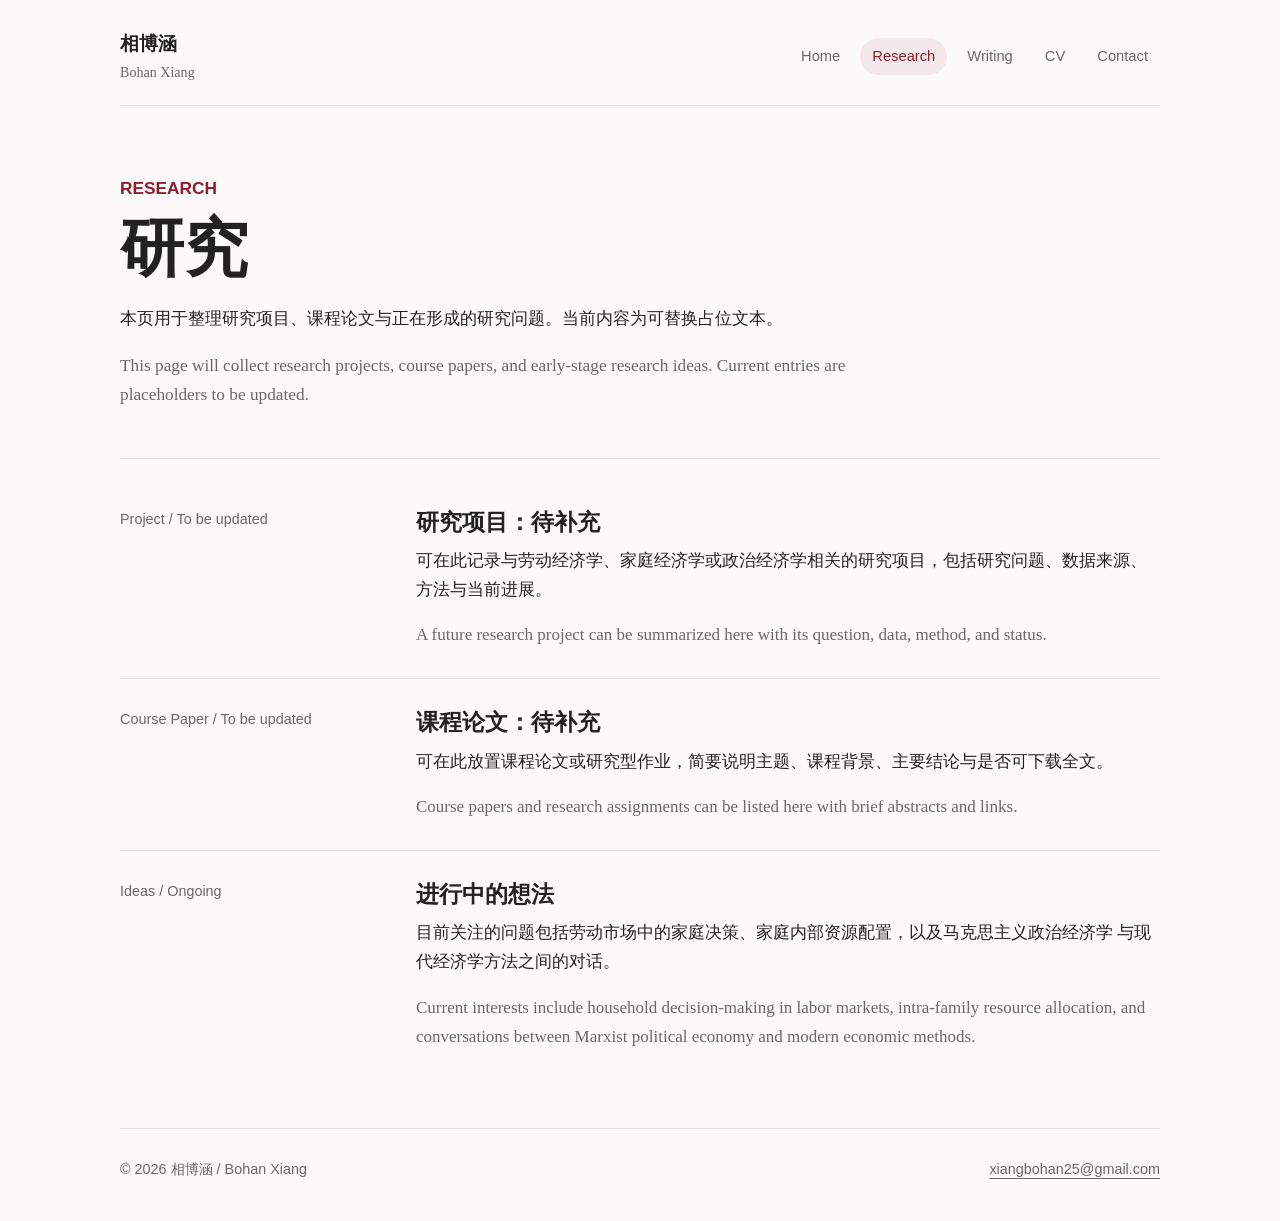
==== research.html @ b8d1554a "Add files via upload" ====
<!DOCTYPE html>
<html lang="zh-CN">
<head>
  <meta charset="utf-8">
  <meta name="viewport" content="width=device-width, initial-scale=1">
  <meta name="description" content="相博涵的研究兴趣、课程论文与研究项目。">
  <title>Research | 相博涵</title>
  <link rel="stylesheet" href="style.css">
</head>
<body>
  <header class="site-header">
    <a class="brand" href="index.html">
      <span class="brand-cn">相博涵</span>
      <span class="brand-en">Bohan Xiang</span>
    </a>
    <nav class="site-nav" aria-label="Primary navigation">
      <a href="index.html">Home</a>
      <a class="active" href="research.html">Research</a>
      <a href="writing.html">Writing</a>
      <a href="cv.html">CV</a>
      <a href="contact.html">Contact</a>
    </nav>
  </header>

  <main>
    <section class="page-title section">
      <p class="eyebrow">Research</p>
      <h1>研究</h1>
      <p>
        本页用于整理研究项目、课程论文与正在形成的研究问题。当前内容为可替换占位文本。
      </p>
      <p class="en">
        This page will collect research projects, course papers, and early-stage research ideas.
        Current entries are placeholders to be updated.
      </p>
    </section>

    <section class="section item-list">
      <article class="item">
        <div class="item-meta">Project / To be updated</div>
        <div class="item-body">
          <h2>研究项目：待补充</h2>
          <p>
            可在此记录与劳动经济学、家庭经济学或政治经济学相关的研究项目，包括研究问题、数据来源、
            方法与当前进展。
          </p>
          <p class="en">
            A future research project can be summarized here with its question, data, method, and status.
          </p>
        </div>
      </article>

      <article class="item">
        <div class="item-meta">Course Paper / To be updated</div>
        <div class="item-body">
          <h2>课程论文：待补充</h2>
          <p>
            可在此放置课程论文或研究型作业，简要说明主题、课程背景、主要结论与是否可下载全文。
          </p>
          <p class="en">
            Course papers and research assignments can be listed here with brief abstracts and links.
          </p>
        </div>
      </article>

      <article class="item">
        <div class="item-meta">Ideas / Ongoing</div>
        <div class="item-body">
          <h2>进行中的想法</h2>
          <p>
            目前关注的问题包括劳动市场中的家庭决策、家庭内部资源配置，以及马克思主义政治经济学
            与现代经济学方法之间的对话。
          </p>
          <p class="en">
            Current interests include household decision-making in labor markets, intra-family resource
            allocation, and conversations between Marxist political economy and modern economic methods.
          </p>
        </div>
      </article>
    </section>
  </main>

  <footer class="site-footer">
    <span>© 2026 相博涵 / Bohan Xiang</span>
    <a href="mailto:xiangbohan25@gmail.com">xiangbohan25@gmail.com</a>
  </footer>
</body>
</html>
---- style.css ----
:root {
  --bg: #fbfaf8;
  --paper: #ffffff;
  --ink: #222222;
  --muted: #686868;
  --line: #e8e1dc;
  --accent: #8f1d2c;
  --accent-soft: #f4e9e9;
  --max-width: 1040px;
}

* {
  box-sizing: border-box;
}

body {
  margin: 0;
  background: var(--bg);
  color: var(--ink);
  font-family: Georgia, "Times New Roman", "Noto Serif SC", "Songti SC", serif;
  font-size: 17px;
  line-height: 1.7;
}

a {
  color: inherit;
  text-decoration: none;
}

code {
  border: 1px solid var(--line);
  border-radius: 4px;
  background: var(--paper);
  padding: 0.05rem 0.3rem;
  font-family: "SFMono-Regular", Consolas, monospace;
  font-size: 0.9em;
}

.site-header {
  width: min(var(--max-width), calc(100% - 32px));
  margin: 0 auto;
  padding: 28px 0 20px;
  display: flex;
  align-items: center;
  justify-content: space-between;
  gap: 24px;
  border-bottom: 1px solid var(--line);
}

.brand {
  display: grid;
  gap: 0;
}

.brand-cn {
  font-size: 1.2rem;
  font-weight: 700;
}

.brand-en {
  color: var(--muted);
  font-size: 0.88rem;
  letter-spacing: 0;
}

.site-nav {
  display: flex;
  flex-wrap: wrap;
  align-items: center;
  justify-content: flex-end;
  gap: 8px;
  font-family: Arial, "Noto Sans SC", sans-serif;
  font-size: 0.92rem;
}

.site-nav a {
  border-radius: 999px;
  color: var(--muted);
  padding: 6px 12px;
}

.site-nav a:hover,
.site-nav a.active {
  background: var(--accent-soft);
  color: var(--accent);
}

main {
  width: min(var(--max-width), calc(100% - 32px));
  margin: 0 auto;
}

.section {
  padding: 48px 0;
  border-bottom: 1px solid var(--line);
}

.hero {
  padding-top: 76px;
  padding-bottom: 64px;
}

.hero-kicker,
.eyebrow {
  color: var(--accent);
  font-family: Arial, "Noto Sans SC", sans-serif;
  font-size: 0.82rem;
  font-weight: 700;
  letter-spacing: 0;
  margin: 0 0 12px;
  text-transform: uppercase;
}

h1,
h2,
h3,
p {
  margin-top: 0;
}

h1 {
  font-size: clamp(2.6rem, 7vw, 5.4rem);
  line-height: 1.05;
  margin-bottom: 22px;
  max-width: 900px;
}

h1 span {
  color: var(--muted);
  display: block;
  font-size: 0.45em;
  font-weight: 400;
  margin-top: 10px;
}

h2 {
  font-size: 1.45rem;
  line-height: 1.3;
  margin-bottom: 12px;
}

.hero-lede,
.page-title p {
  max-width: 760px;
  font-size: 1.08rem;
}

.en {
  color: var(--muted);
}

.hero-actions {
  display: flex;
  flex-wrap: wrap;
  gap: 12px;
  margin-top: 30px;
}

.button {
  align-items: center;
  border: 1px solid var(--line);
  border-radius: 6px;
  display: inline-flex;
  font-family: Arial, "Noto Sans SC", sans-serif;
  font-size: 0.95rem;
  min-height: 42px;
  padding: 9px 16px;
}

.button.primary {
  background: var(--accent);
  border-color: var(--accent);
  color: #ffffff;
}

.button.secondary {
  background: var(--paper);
  color: var(--ink);
}

.button:hover {
  transform: translateY(-1px);
}

.two-column {
  display: grid;
  grid-template-columns: minmax(180px, 280px) 1fr;
  gap: 44px;
}

.tag-list {
  display: flex;
  flex-wrap: wrap;
  gap: 10px;
}

.tag-list span {
  background: var(--paper);
  border: 1px solid var(--line);
  border-radius: 999px;
  color: var(--ink);
  font-family: Arial, "Noto Sans SC", sans-serif;
  font-size: 0.92rem;
  padding: 6px 12px;
}

.prose p:last-child,
.page-title p:last-child,
.item-body p:last-child,
.cv-section p:last-child {
  margin-bottom: 0;
}

.section-heading {
  margin-bottom: 24px;
}

.link-grid {
  display: grid;
  grid-template-columns: repeat(4, 1fr);
  gap: 14px;
}

.link-card {
  background: var(--paper);
  border: 1px solid var(--line);
  border-radius: 8px;
  min-height: 150px;
  padding: 20px;
}

.link-card:hover {
  border-color: #d3b4b9;
}

.link-card span {
  color: var(--accent);
  display: block;
  font-family: Arial, "Noto Sans SC", sans-serif;
  font-weight: 700;
  margin-bottom: 12px;
}

.link-card p {
  color: var(--muted);
  font-size: 0.95rem;
  line-height: 1.55;
  margin-bottom: 0;
}

.page-title {
  padding-top: 68px;
}

.page-title h1 {
  font-size: clamp(2.3rem, 5vw, 4rem);
}

.item-list {
  display: grid;
  gap: 0;
}

.item {
  display: grid;
  grid-template-columns: minmax(180px, 260px) 1fr;
  gap: 36px;
  padding: 28px 0;
  border-top: 1px solid var(--line);
}

.item:first-child {
  border-top: 0;
  padding-top: 0;
}

.item-meta {
  color: var(--muted);
  font-family: Arial, "Noto Sans SC", sans-serif;
  font-size: 0.9rem;
}

.item-body h2 {
  margin-bottom: 10px;
}

.cv-grid {
  display: grid;
  gap: 28px;
}

.cv-section {
  background: var(--paper);
  border: 1px solid var(--line);
  border-radius: 8px;
  padding: 24px;
}

.cv-section ul {
  margin: 0;
  padding-left: 1.2rem;
}

.cv-entry {
  display: flex;
  justify-content: space-between;
  gap: 20px;
}

.cv-entry span {
  color: var(--muted);
  font-family: Arial, "Noto Sans SC", sans-serif;
  white-space: nowrap;
}

.contact-panel {
  background: var(--paper);
  border: 1px solid var(--line);
  border-radius: 8px;
  margin-top: 40px;
  padding: 8px 28px;
}

.contact-row {
  display: grid;
  grid-template-columns: 160px 1fr;
  gap: 24px;
  padding: 22px 0;
  border-top: 1px solid var(--line);
}

.contact-row:first-child {
  border-top: 0;
}

.contact-row span {
  color: var(--accent);
  font-family: Arial, "Noto Sans SC", sans-serif;
  font-weight: 700;
}

.contact-row a {
  text-decoration: underline;
  text-decoration-color: #d3b4b9;
  text-underline-offset: 4px;
}

.contact-row p {
  margin-bottom: 0;
}

.site-footer {
  width: min(var(--max-width), calc(100% - 32px));
  margin: 0 auto;
  padding: 28px 0 40px;
  display: flex;
  flex-wrap: wrap;
  justify-content: space-between;
  gap: 12px;
  color: var(--muted);
  font-family: Arial, "Noto Sans SC", sans-serif;
  font-size: 0.9rem;
}

.site-footer a {
  text-decoration: underline;
  text-underline-offset: 4px;
}

@media (max-width: 760px) {
  body {
    font-size: 16px;
  }

  .site-header {
    align-items: flex-start;
    flex-direction: column;
    gap: 16px;
    padding-top: 22px;
  }

  .site-nav {
    justify-content: flex-start;
  }

  .site-nav a {
    padding: 5px 10px;
  }

  .hero {
    padding-top: 52px;
  }

  .section {
    padding: 38px 0;
  }

  .two-column,
  .item,
  .contact-row {
    grid-template-columns: 1fr;
    gap: 14px;
  }

  .link-grid {
    grid-template-columns: 1fr;
  }

  .link-card {
    min-height: auto;
  }

  .cv-entry {
    flex-direction: column;
    gap: 8px;
  }

  .contact-panel {
    padding: 4px 18px;
  }
}

@media (min-width: 761px) and (max-width: 980px) {
  .link-grid {
    grid-template-columns: repeat(2, 1fr);
  }
}
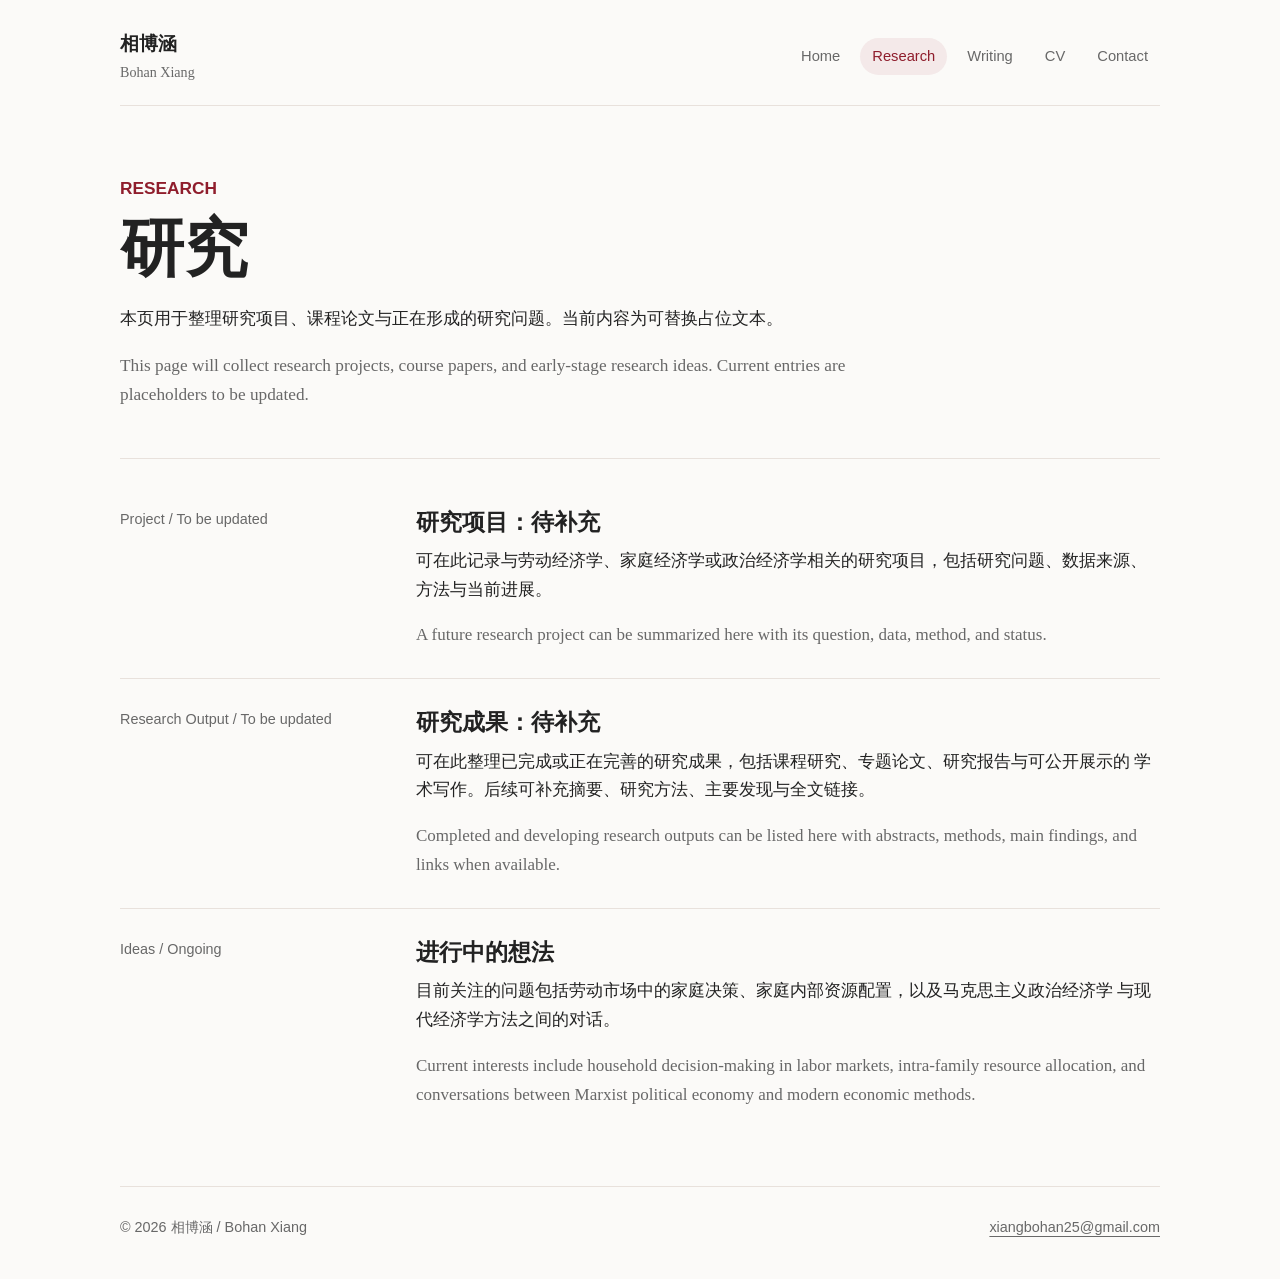
==== commit 8f03f3ce: "Update research outputs section" ====
--- a/research.html
+++ b/research.html
@@ -51,14 +51,16 @@
       </article>
 
       <article class="item">
-        <div class="item-meta">Course Paper / To be updated</div>
+        <div class="item-meta">Research Output / To be updated</div>
         <div class="item-body">
-          <h2>课程论文：待补充</h2>
+          <h2>研究成果：待补充</h2>
           <p>
-            可在此放置课程论文或研究型作业，简要说明主题、课程背景、主要结论与是否可下载全文。
+            可在此整理已完成或正在完善的研究成果，包括课程研究、专题论文、研究报告与可公开展示的
+            学术写作。后续可补充摘要、研究方法、主要发现与全文链接。
           </p>
           <p class="en">
-            Course papers and research assignments can be listed here with brief abstracts and links.
+            Completed and developing research outputs can be listed here with abstracts, methods,
+            main findings, and links when available.
           </p>
         </div>
       </article>
--- a/style.css
+++ b/style.css
@@ -100,6 +100,32 @@
   padding-bottom: 64px;
 }
 
+.hero-layout {
+  max-width: 860px;
+}
+
+.hero-copy {
+  min-width: 0;
+}
+
+.name-lockup {
+  align-items: center;
+  display: flex;
+  gap: 22px;
+  margin-bottom: 22px;
+}
+
+.name-lockup img {
+  flex: 0 0 auto;
+  height: 86px;
+  margin-top: 4px;
+  width: 86px;
+}
+
+.name-lockup h1 {
+  margin-bottom: 0;
+}
+
 .hero-kicker,
 .eyebrow {
   color: var(--accent);
@@ -284,6 +310,29 @@
   margin-bottom: 10px;
 }
 
+.writing-group {
+  padding: 32px 0 18px;
+}
+
+.writing-group:first-child {
+  padding-top: 0;
+}
+
+.text-link {
+  color: var(--accent);
+  display: inline-flex;
+  font-family: Arial, "Noto Sans SC", sans-serif;
+  font-weight: 700;
+  margin-top: 8px;
+  text-decoration: underline;
+  text-decoration-color: #d3b4b9;
+  text-underline-offset: 4px;
+}
+
+.text-link:hover {
+  color: #681522;
+}
+
 .cv-grid {
   display: grid;
   gap: 28px;
@@ -391,6 +440,21 @@
     padding-top: 52px;
   }
 
+  .hero-layout {
+    max-width: none;
+  }
+
+  .name-lockup {
+    align-items: flex-start;
+    gap: 14px;
+  }
+
+  .name-lockup img {
+    height: 58px;
+    margin-top: 3px;
+    width: 58px;
+  }
+
   .section {
     padding: 38px 0;
   }
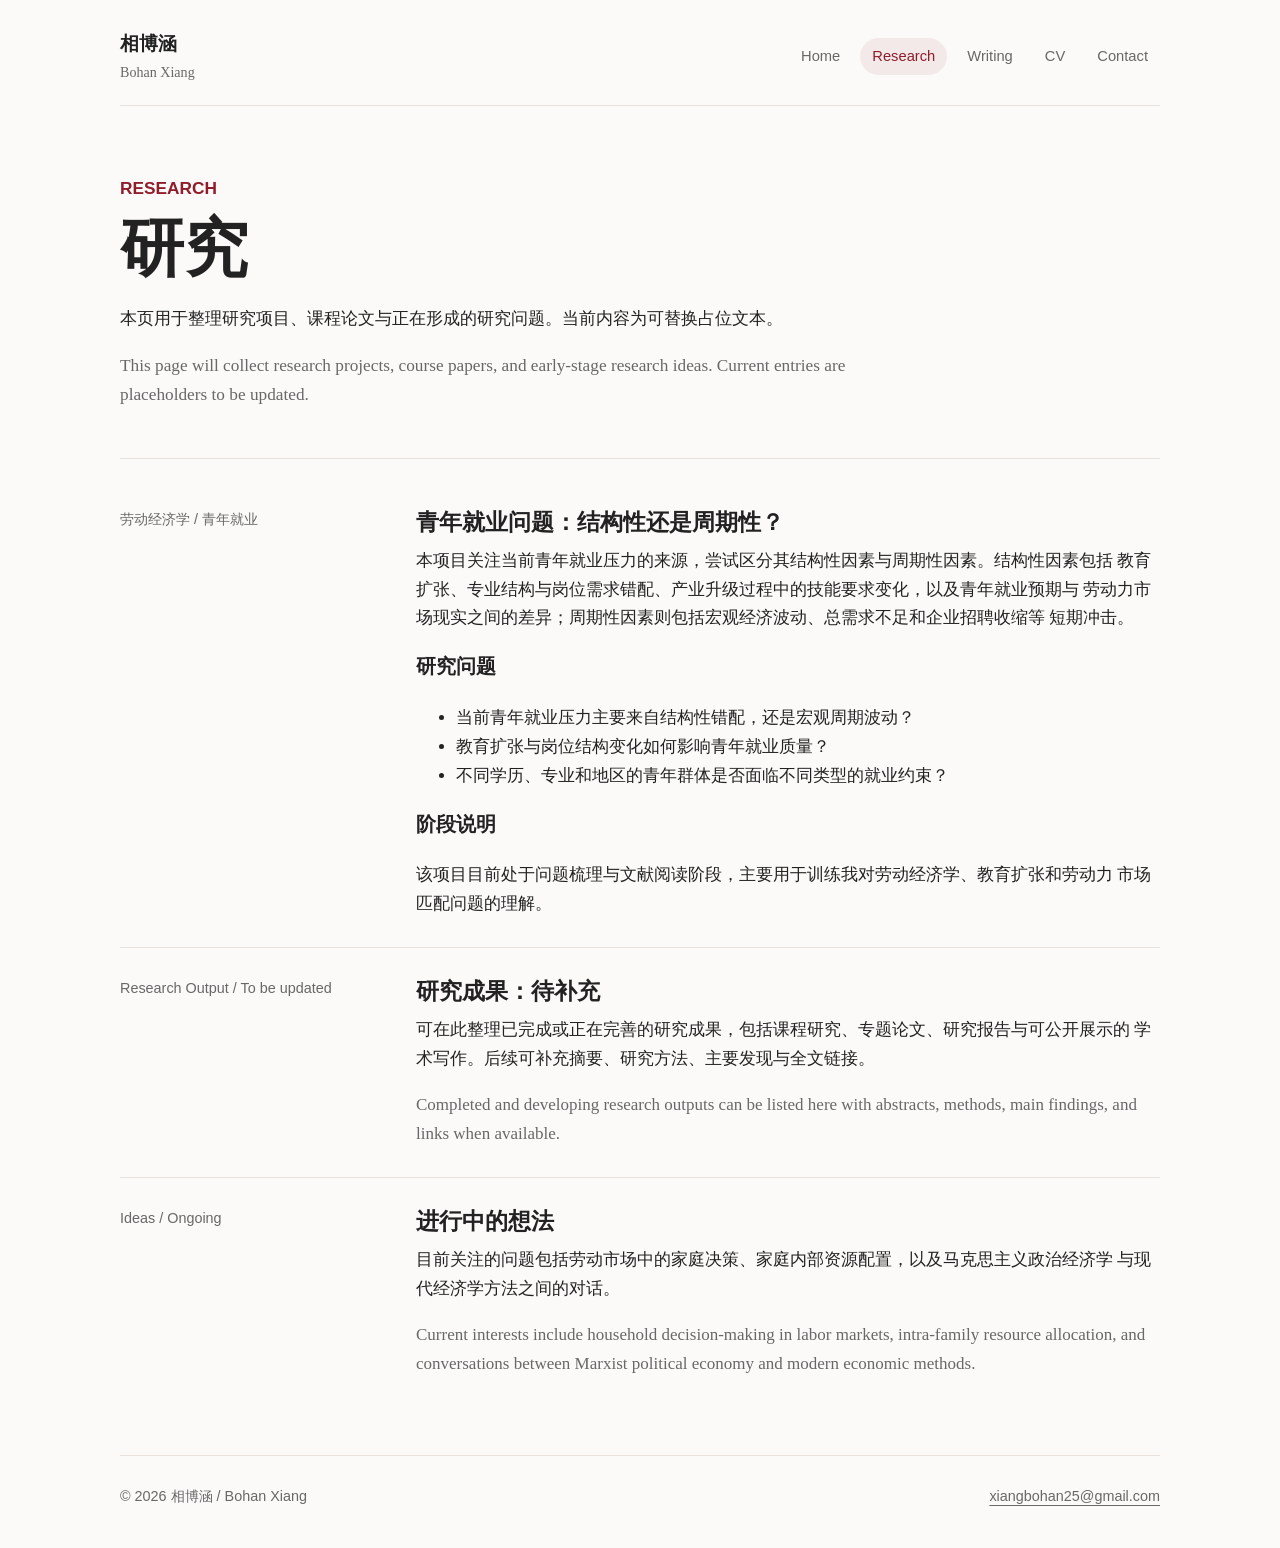
==== commit 958c8a39: "Update research project entries" ====
--- a/research.html
+++ b/research.html
@@ -37,15 +37,25 @@
 
     <section class="section item-list">
       <article class="item">
-        <div class="item-meta">Project / To be updated</div>
+        <div class="item-meta">劳动经济学 / 青年就业</div>
         <div class="item-body">
-          <h2>研究项目：待补充</h2>
+          <h2>青年就业问题：结构性还是周期性？</h2>
           <p>
-            可在此记录与劳动经济学、家庭经济学或政治经济学相关的研究项目，包括研究问题、数据来源、
-            方法与当前进展。
+            本项目关注当前青年就业压力的来源，尝试区分其结构性因素与周期性因素。结构性因素包括
+            教育扩张、专业结构与岗位需求错配、产业升级过程中的技能要求变化，以及青年就业预期与
+            劳动力市场现实之间的差异；周期性因素则包括宏观经济波动、总需求不足和企业招聘收缩等
+            短期冲击。
           </p>
-          <p class="en">
-            A future research project can be summarized here with its question, data, method, and status.
+          <h3>研究问题</h3>
+          <ul>
+            <li>当前青年就业压力主要来自结构性错配，还是宏观周期波动？</li>
+            <li>教育扩张与岗位结构变化如何影响青年就业质量？</li>
+            <li>不同学历、专业和地区的青年群体是否面临不同类型的就业约束？</li>
+          </ul>
+          <h3>阶段说明</h3>
+          <p>
+            该项目目前处于问题梳理与文献阅读阶段，主要用于训练我对劳动经济学、教育扩张和劳动力
+            市场匹配问题的理解。
           </p>
         </div>
       </article>
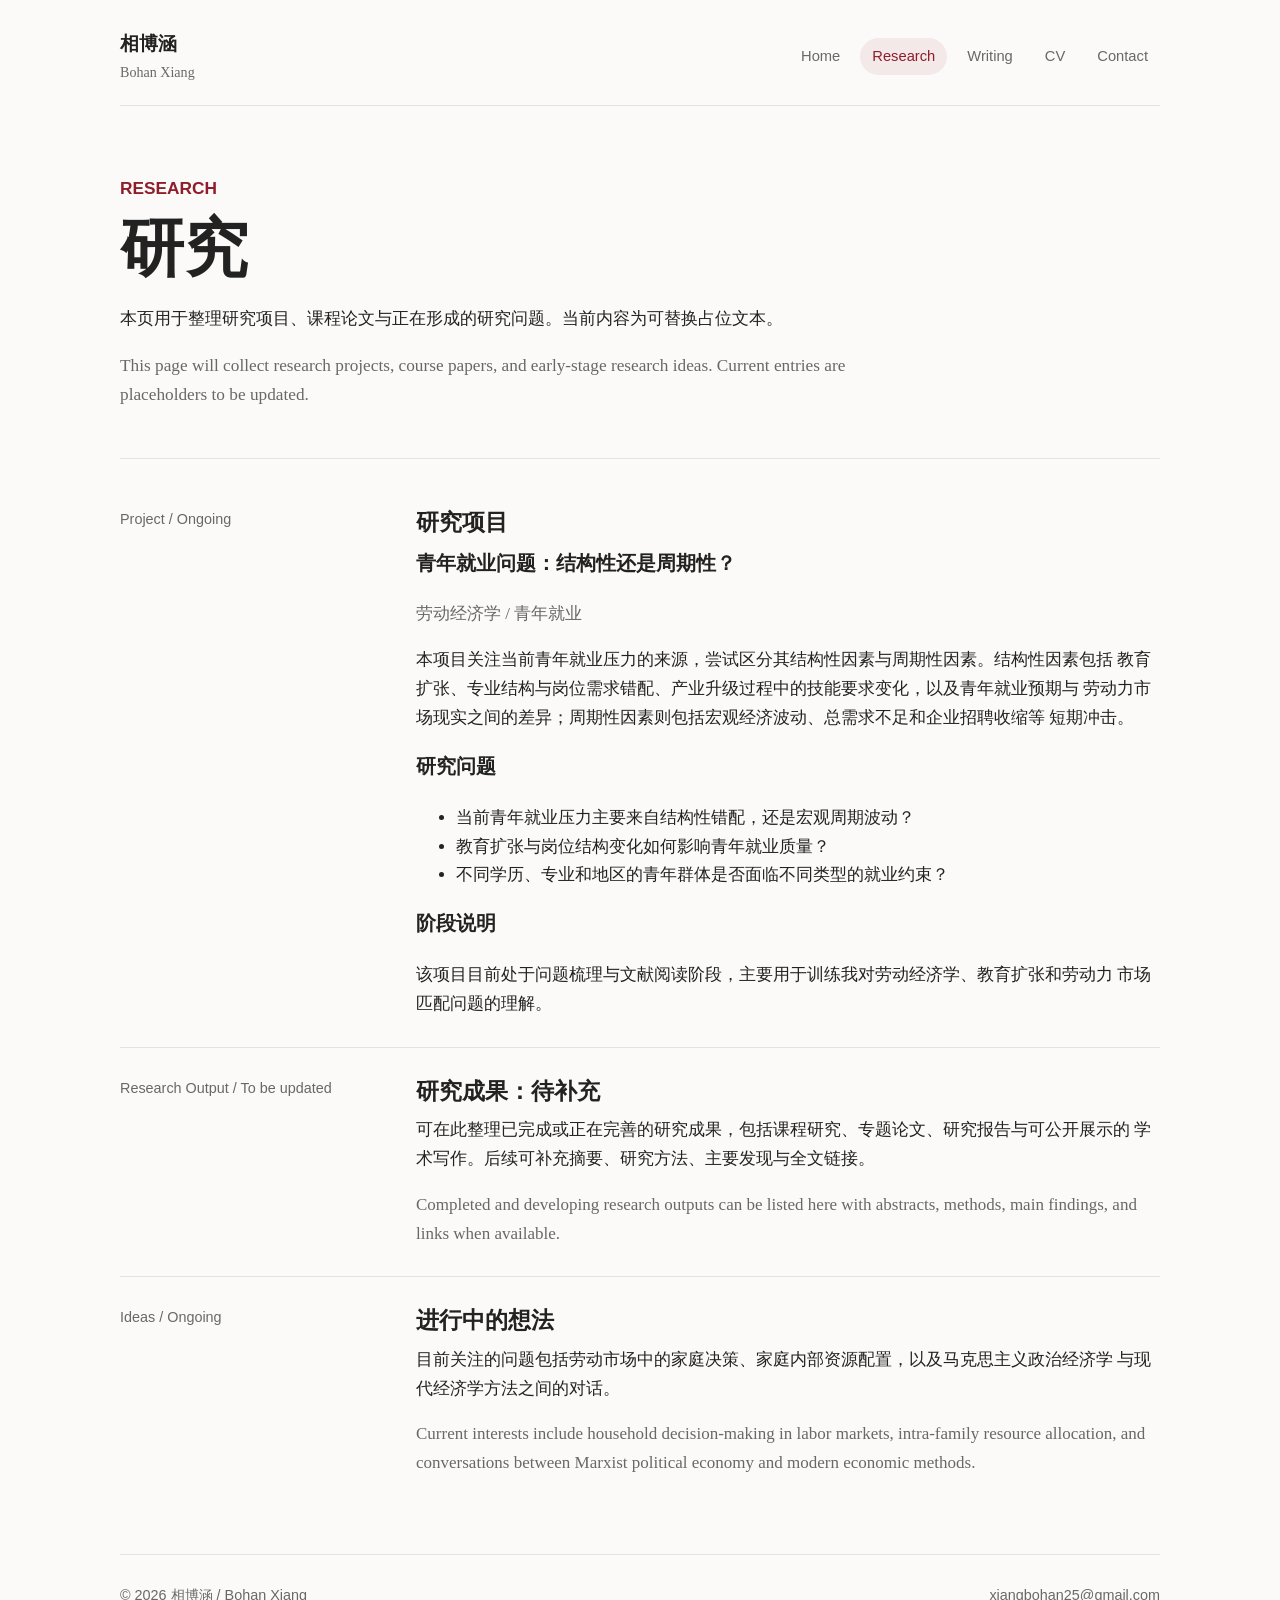
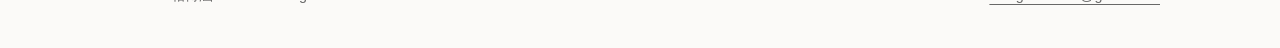
==== commit 376d9eeb: "Refine research project layout" ====
--- a/research.html
+++ b/research.html
@@ -37,9 +37,11 @@
 
     <section class="section item-list">
       <article class="item">
-        <div class="item-meta">劳动经济学 / 青年就业</div>
+        <div class="item-meta">Project / Ongoing</div>
         <div class="item-body">
-          <h2>青年就业问题：结构性还是周期性？</h2>
+          <h2>研究项目</h2>
+          <h3>青年就业问题：结构性还是周期性？</h3>
+          <p class="en">劳动经济学 / 青年就业</p>
           <p>
             本项目关注当前青年就业压力的来源，尝试区分其结构性因素与周期性因素。结构性因素包括
             教育扩张、专业结构与岗位需求错配、产业升级过程中的技能要求变化，以及青年就业预期与
